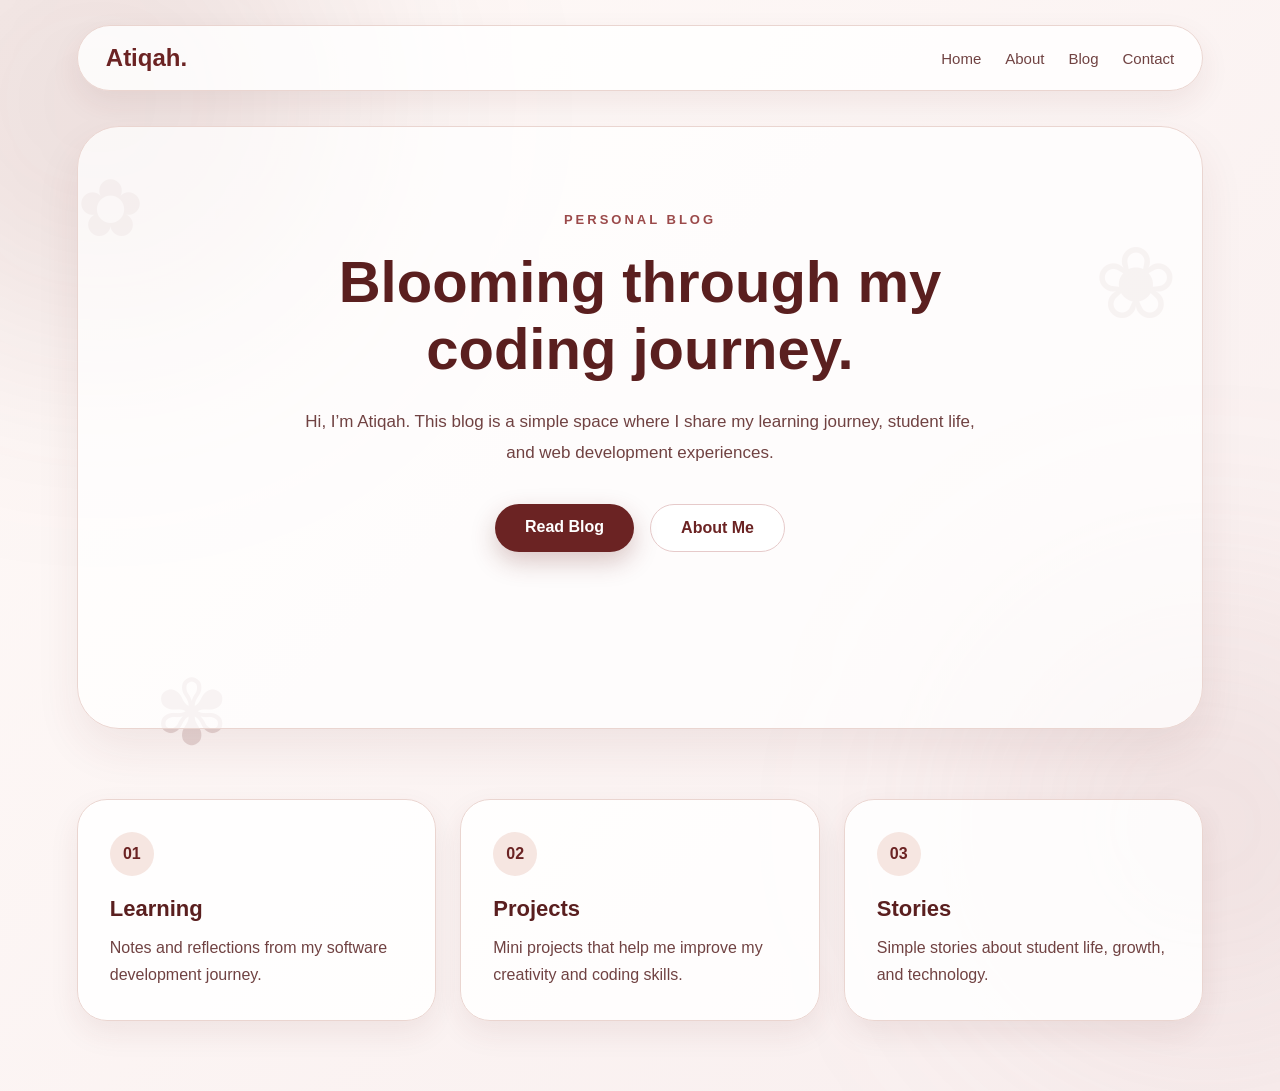
==== index.html @ 44ea61c0 "Completed homepage" ====
<!DOCTYPE html>
<html lang="en">
<head>
  <meta charset="UTF-8">
  <meta name="viewport" content="width=device-width, initial-scale=1.0">
  <title>Atiqah | Personal Blog</title>

  <link rel="stylesheet" href="css/style.css">
</head>

<body>

  <div class="flower flower-one">✿</div>
  <div class="flower flower-two">❀</div>
  <div class="flower flower-three">✾</div>

  <header class="navbar">
    <div class="logo">Atiqah.</div>

    <nav>
      <a href="index.html">Home</a>
      <a href="about.html">About</a>
      <a href="blog.html">Blog</a>
      <a href="contact.html">Contact</a>
    </nav>
  </header>

  <section class="hero">
    <p class="subtitle">PERSONAL BLOG</p>

    <h1>Blooming through my coding journey.</h1>

    <p class="description">
      Hi, I’m Atiqah. This blog is a simple space where I share my learning journey,
      student life, and web development experiences.
    </p>

    <div class="buttons">
      <a href="blog.html" class="btn primary">Read Blog</a>
      <a href="about.html" class="btn secondary">About Me</a>
    </div>
  </section>

  <section class="cards-section reveal">
    <div class="card">
      <span>01</span>
      <h3>Learning</h3>
      <p>Notes and reflections from my software development journey.</p>
    </div>

    <div class="card">
      <span>02</span>
      <h3>Projects</h3>
      <p>Mini projects that help me improve my creativity and coding skills.</p>
    </div>

    <div class="card">
      <span>03</span>
      <h3>Stories</h3>
      <p>Simple stories about student life, growth, and technology.</p>
    </div>
  </section>



  <script src="js/script.js"></script>
</body>
</html>
---- css/style.css ----
*{
  margin:0;
  padding:0;
  box-sizing:border-box;
  font-family:"Segoe UI", Arial, sans-serif;
}

html{
  scroll-behavior:smooth;
}

body{
  min-height:100vh;
  background:linear-gradient(135deg, #fffaf8, #f8eeee);
  color:#3b2525;
  overflow-x:hidden;
  position:relative;
}

/* FLOWER BACKGROUND */

.flower{
  position:fixed;
  color:rgba(107,35,35,0.16);
  font-size:80px;
  z-index:-1;
  animation:flowerMove 7s ease-in-out infinite;
}

.flower-one{
  top:18%;
  left:6%;
}

.flower-two{
  top:25%;
  right:8%;
  font-size:100px;
  animation-delay:1s;
}

.flower-three{
  bottom:15%;
  left:12%;
  font-size:90px;
  animation-delay:2s;
}

/* NAVBAR */

.navbar{
  width:88%;
  margin:25px auto;
  padding:18px 28px;
  background:rgba(255,255,255,0.82);
  border:1px solid #ead5d0;
  border-radius:50px;
  display:flex;
  justify-content:space-between;
  align-items:center;
  box-shadow:0 12px 30px rgba(107,35,35,0.08);
  animation:slideDown 0.9s ease;
}

.logo{
  font-size:24px;
  font-weight:700;
  color:#6b2323;
}

.navbar nav{
  display:flex;
  gap:24px;
}

.navbar nav a{
  text-decoration:none;
  color:#704242;
  font-size:15px;
  transition:0.3s;
}

.navbar nav a:hover{
  color:#9b4a4a;
}

/* HERO */

.hero{
  width:88%;
  min-height:67vh;
  margin:35px auto;
  padding:85px 40px;
  text-align:center;
  border-radius:42px;
  background:rgba(255,255,255,0.72);
  border:1px solid #ead5d0;
  box-shadow:0 20px 45px rgba(107,35,35,0.08);
  animation:fadeUp 1s ease;
}

.subtitle{
  color:#9b4a4a;
  font-size:13px;
  letter-spacing:3px;
  margin-bottom:22px;
  font-weight:600;
}

.hero h1{
  max-width:780px;
  margin:0 auto 25px;
  font-size:58px;
  line-height:1.15;
  color:#5a1f1f;
}

.description{
  max-width:680px;
  margin:0 auto 35px;
  color:#704242;
  font-size:17px;
  line-height:1.8;
}

/* BUTTON */

.buttons{
  display:flex;
  justify-content:center;
  gap:16px;
  flex-wrap:wrap;
}

.btn{
  padding:14px 30px;
  border-radius:40px;
  text-decoration:none;
  transition:0.3s;
  font-weight:600;
}

.primary{
  background:#6b2323;
  color:white;
  box-shadow:0 10px 24px rgba(107,35,35,0.25);
}

.secondary{
  background:white;
  color:#6b2323;
  border:1px solid #e6caca;
}

.btn:hover{
  transform:translateY(-6px);
}

/* CARDS */

.cards-section{
  width:88%;
  margin:70px auto;
  display:grid;
  grid-template-columns:repeat(auto-fit,minmax(240px,1fr));
  gap:24px;
}

.card{
  background:rgba(255,255,255,0.86);
  border:1px solid #ead5d0;
  border-radius:30px;
  padding:32px;
  box-shadow:0 12px 30px rgba(107,35,35,0.08);
  transition:0.3s;
}

.card:hover{
  transform:translateY(-10px);
}

.card span{
  width:44px;
  height:44px;
  background:#f6e6e1;
  color:#6b2323;
  border-radius:50%;
  display:flex;
  align-items:center;
  justify-content:center;
  font-weight:700;
  margin-bottom:20px;
}

.card h3{
  color:#5a1f1f;
  margin-bottom:12px;
  font-size:22px;
}

.card p{
  color:#704242;
  line-height:1.7;
}

/* FOOTER */

footer{
  text-align:center;
  padding:35px;
  color:#704242;
}

/* REVEAL ANIMATION */

.reveal{
  opacity:0;
  transform:translateY(35px);
  transition:0.9s ease;
}

.reveal.active{
  opacity:1;
  transform:translateY(0);
}

/* ANIMATION */

@keyframes flowerMove{
  0%{
    transform:translateY(0) rotate(0deg);
  }

  50%{
    transform:translateY(-25px) rotate(10deg);
  }

  100%{
    transform:translateY(0) rotate(0deg);
  }
}

@keyframes fadeUp{
  from{
    opacity:0;
    transform:translateY(35px);
  }

  to{
    opacity:1;
    transform:translateY(0);
  }
}

@keyframes slideDown{
  from{
    opacity:0;
    transform:translateY(-30px);
  }

  to{
    opacity:1;
    transform:translateY(0);
  }
}

/* RESPONSIVE */

@media(max-width:800px){
  .navbar{
    flex-direction:column;
    gap:15px;
    border-radius:28px;
  }

  .navbar nav{
    flex-wrap:wrap;
    justify-content:center;
    gap:15px;
  }

  .hero{
    padding:60px 25px;
  }

  .hero h1{
    font-size:38px;
  }

  .description{
    font-size:16px;
  }

  .flower{
    font-size:45px;
  }
}
/* ========================= */
/* GLOW BACKGROUND EFFECT */
/* ========================= */

body::before{
  content:"";
  position:fixed;
  width:500px;
  height:500px;
  background:rgba(107,35,35,0.12);
  border-radius:50%;
  filter:blur(120px);
  top:-150px;
  left:-150px;
  z-index:-2;
  animation:moveGlow1 10s ease-in-out infinite;
}

body::after{
  content:"";
  position:fixed;
  width:450px;
  height:450px;
  background:rgba(180,120,120,0.12);
  border-radius:50%;
  filter:blur(120px);
  bottom:-150px;
  right:-150px;
  z-index:-2;
  animation:moveGlow2 12s ease-in-out infinite;
}

/* ========================= */
/* FLOATING HERO */
/* ========================= */

.hero{
  animation:floatingHero 5s ease-in-out infinite;
}

/* ========================= */
/* SHIMMER BUTTON */
/* ========================= */

.primary{
  position:relative;
  overflow:hidden;
}

.primary::before{
  content:"";
  position:absolute;
  top:0;
  left:-120px;
  width:80px;
  height:100%;
  background:rgba(255,255,255,0.4);
  transform:skewX(-20deg);
  animation:shimmer 3s infinite;
}

/* ========================= */
/* CARD GLOW */
/* ========================= */

.card:hover{
  transform:
  translateY(-12px)
  scale(1.03);

  box-shadow:
  0 20px 40px rgba(107,35,35,0.15),
  0 0 25px rgba(107,35,35,0.08);
}

/* ========================= */
/* TEXT GLOW */
/* ========================= */

.hero h1{
  animation:textGlow 3s ease-in-out infinite alternate;
}

/* ========================= */
/* FLOWER ROTATE */
/* ========================= */

.flower{
  animation:
  flowerMove 7s ease-in-out infinite,
  rotateFlower 18s linear infinite;
}

/* ========================= */
/* KEYFRAMES */
/* ========================= */

@keyframes moveGlow1{

  0%{
    transform:translate(0,0);
  }

  50%{
    transform:translate(120px,60px);
  }

  100%{
    transform:translate(0,0);
  }

}

@keyframes moveGlow2{

  0%{
    transform:translate(0,0);
  }

  50%{
    transform:translate(-100px,-50px);
  }

  100%{
    transform:translate(0,0);
  }

}

@keyframes floatingHero{

  0%{
    transform:translateY(0);
  }

  50%{
    transform:translateY(-10px);
  }

  100%{
    transform:translateY(0);
  }

}

@keyframes shimmer{

  0%{
    left:-120px;
  }

  100%{
    left:120%;
  }

}

@keyframes textGlow{

  from{
    text-shadow:
    0 0 5px rgba(107,35,35,0.08);
  }

  to{
    text-shadow:
    0 0 18px rgba(107,35,35,0.25);
  }

}

@keyframes rotateFlower{

  from{
    transform:rotate(0deg);
  }

  to{
    transform:rotate(360deg);
  }

}
.falling-flower{
  position:fixed;
  top:-40px;
  color:rgba(107,35,35,0.35);
  pointer-events:none;
  z-index:999;
  animation:fallDown linear forwards;
}

@keyframes fallDown{
  0%{
    transform:translateY(0) rotate(0deg);
    opacity:0;
  }

  10%{
    opacity:1;
  }

  100%{
    transform:translateY(110vh) rotate(360deg);
    opacity:0;
  }
}
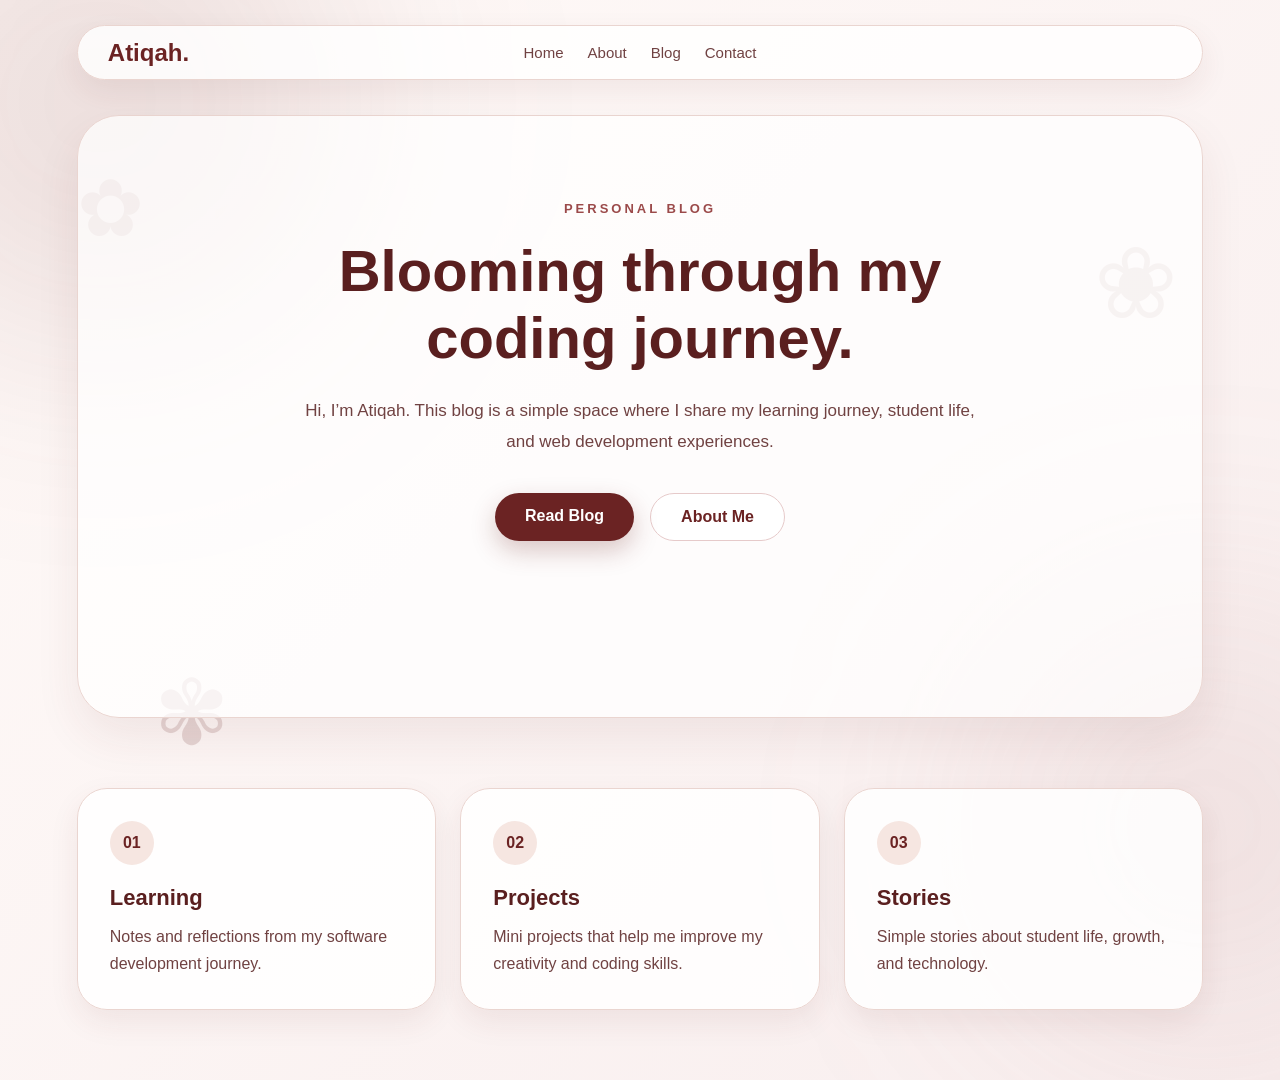
==== commit 37888d5c: "Updated personal blog website" ====
--- a/index.html
+++ b/index.html
@@ -3,6 +3,7 @@
 <head>
   <meta charset="UTF-8">
   <meta name="viewport" content="width=device-width, initial-scale=1.0">
+
   <title>Atiqah | Personal Blog</title>
 
   <link rel="stylesheet" href="css/style.css">
@@ -10,59 +11,107 @@
 
 <body>
 
+  <!-- FLOWER BACKGROUND -->
+
   <div class="flower flower-one">✿</div>
   <div class="flower flower-two">❀</div>
   <div class="flower flower-three">✾</div>
 
+  <!-- NAVBAR -->
+
   <header class="navbar">
-    <div class="logo">Atiqah.</div>
 
-    <nav>
+    <div class="logo">
+      Atiqah.
+    </div>
+
+    <nav class="center-nav">
+
       <a href="index.html">Home</a>
       <a href="about.html">About</a>
       <a href="blog.html">Blog</a>
       <a href="contact.html">Contact</a>
+
     </nav>
+
   </header>
 
+  <!-- HERO SECTION -->
+
   <section class="hero">
-    <p class="subtitle">PERSONAL BLOG</p>
 
-    <h1>Blooming through my coding journey.</h1>
+    <p class="subtitle">
+      PERSONAL BLOG
+    </p>
+
+    <h1>
+      Blooming through my coding journey.
+    </h1>
 
     <p class="description">
+
       Hi, I’m Atiqah. This blog is a simple space where I share my learning journey,
       student life, and web development experiences.
+
     </p>
 
     <div class="buttons">
-      <a href="blog.html" class="btn primary">Read Blog</a>
-      <a href="about.html" class="btn secondary">About Me</a>
+
+      <a href="blog.html" class="btn primary">
+        Read Blog
+      </a>
+
+      <a href="about.html" class="btn secondary">
+        About Me
+      </a>
+
     </div>
+
   </section>
 
+  <!-- CARDS -->
+
   <section class="cards-section reveal">
+
     <div class="card">
+
       <span>01</span>
+
       <h3>Learning</h3>
-      <p>Notes and reflections from my software development journey.</p>
+
+      <p>
+        Notes and reflections from my software development journey.
+      </p>
+
     </div>
 
     <div class="card">
+
       <span>02</span>
+
       <h3>Projects</h3>
-      <p>Mini projects that help me improve my creativity and coding skills.</p>
+
+      <p>
+        Mini projects that help me improve my creativity and coding skills.
+      </p>
+
     </div>
 
     <div class="card">
+
       <span>03</span>
+
       <h3>Stories</h3>
-      <p>Simple stories about student life, growth, and technology.</p>
+
+      <p>
+        Simple stories about student life, growth, and technology.
+      </p>
+
     </div>
+
   </section>
 
+  <script src="js/script.js"></script>
 
-
-  <script src="js/script.js"></script>
 </body>
 </html>
--- a/css/style.css
+++ b/css/style.css
@@ -56,10 +56,36 @@
   border:1px solid #ead5d0;
   border-radius:50px;
   display:flex;
-  justify-content:space-between;
   align-items:center;
+  justify-content:center;
+  position:relative;
   box-shadow:0 12px 30px rgba(107,35,35,0.08);
   animation:slideDown 0.9s ease;
+}
+
+.logo{
+  position:absolute;
+  left:30px;
+  font-size:24px;
+  font-weight:700;
+  color:#6b2323;
+}
+
+.navbar nav{
+  display:flex;
+  gap:28px;
+  justify-content:center;
+}
+
+.navbar nav a{
+  text-decoration:none;
+  color:#704242;
+  font-size:15px;
+  transition:0.3s;
+}
+
+.navbar nav a:hover{
+  color:#9b4a4a;
 }
 
 .logo{
@@ -295,9 +321,7 @@
     font-size:45px;
   }
 }
-/* ========================= */
 /* GLOW BACKGROUND EFFECT */
-/* ========================= */
 
 body::before{
   content:"";
@@ -327,9 +351,7 @@
   animation:moveGlow2 12s ease-in-out infinite;
 }
 
-/* ========================= */
 /* FLOATING HERO */
-/* ========================= */
 
 .hero{
   animation:floatingHero 5s ease-in-out infinite;
@@ -500,4 +522,4 @@
     transform:translateY(110vh) rotate(360deg);
     opacity:0;
   }
-}+}
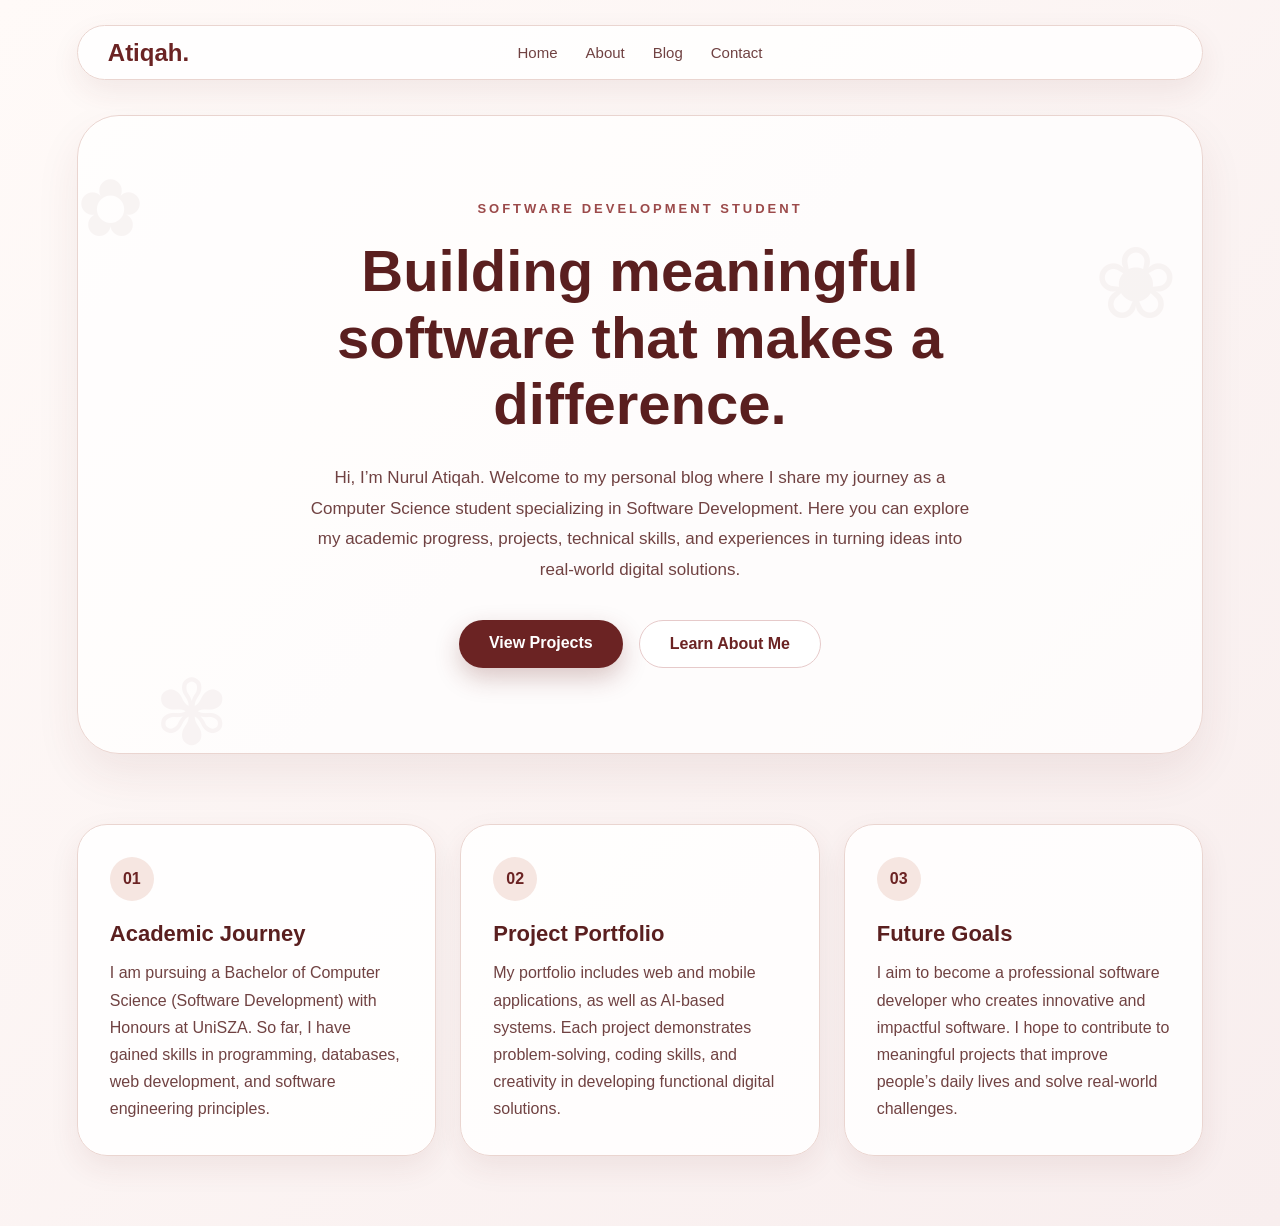
==== commit aa74dfcf: "Update all project files with latest about.html content" ====
--- a/index.html
+++ b/index.html
@@ -35,81 +35,89 @@
     </nav>
 
   </header>
+ 
+<!-- HERO SECTION -->
 
-  <!-- HERO SECTION -->
+<section class="hero">
 
-  <section class="hero">
+  <p class="subtitle">
+    SOFTWARE DEVELOPMENT STUDENT
+  </p>
 
-    <p class="subtitle">
-      PERSONAL BLOG
+  <h1>
+    Building meaningful software that makes a difference.
+  </h1>
+
+  <p class="description">
+
+    Hi, I’m Nurul Atiqah. Welcome to my personal blog where I share my journey
+    as a Computer Science student specializing in Software Development. Here you
+    can explore my academic progress, projects, technical skills, and experiences
+    in turning ideas into real-world digital solutions.
+
+  </p>
+
+  <div class="buttons">
+
+    <a href="blog.html" class="btn primary">
+      View Projects
+    </a>
+
+    <a href="about.html" class="btn secondary">
+      Learn About Me
+    </a>
+
+  </div>
+
+</section>
+
+<!-- CARDS -->
+
+<section class="cards-section reveal">
+
+  <div class="card">
+
+    <span>01</span>
+
+    <h3>Academic Journey</h3>
+
+    <p>
+      I am pursuing a Bachelor of Computer Science (Software Development) with Honours
+      at UniSZA. So far, I have gained skills in programming, databases, web development,
+      and software engineering principles.
     </p>
 
-    <h1>
-      Blooming through my coding journey.
-    </h1>
+  </div>
 
-    <p class="description">
+  <div class="card">
 
-      Hi, I’m Atiqah. This blog is a simple space where I share my learning journey,
-      student life, and web development experiences.
+    <span>02</span>
 
+    <h3>Project Portfolio</h3>
+
+    <p>
+      My portfolio includes web and mobile applications, as well as AI-based systems.
+      Each project demonstrates problem-solving, coding skills, and creativity in
+      developing functional digital solutions.
     </p>
 
-    <div class="buttons">
+  </div>
 
-      <a href="blog.html" class="btn primary">
-        Read Blog
-      </a>
+  <div class="card">
 
-      <a href="about.html" class="btn secondary">
-        About Me
-      </a>
+    <span>03</span>
 
-    </div>
+    <h3>Future Goals</h3>
 
-  </section>
+    <p>
+      I aim to become a professional software developer who creates innovative and
+      impactful software. I hope to contribute to meaningful projects that improve
+      people’s daily lives and solve real-world challenges.
+    </p>
 
-  <!-- CARDS -->
+  </div>
 
-  <section class="cards-section reveal">
-
-    <div class="card">
-
-      <span>01</span>
-
-      <h3>Learning</h3>
-
-      <p>
-        Notes and reflections from my software development journey.
-      </p>
-
-    </div>
-
-    <div class="card">
-
-      <span>02</span>
-
-      <h3>Projects</h3>
-
-      <p>
-        Mini projects that help me improve my creativity and coding skills.
-      </p>
-
-    </div>
-
-    <div class="card">
-
-      <span>03</span>
-
-      <h3>Stories</h3>
-
-      <p>
-        Simple stories about student life, growth, and technology.
-      </p>
-
-    </div>
-
-  </section>
+</section>
 
   <script src="js/script.js"></script>
 
--- a/css/style.css
+++ b/css/style.css
@@ -75,28 +75,6 @@
   display:flex;
   gap:28px;
   justify-content:center;
-}
-
-.navbar nav a{
-  text-decoration:none;
-  color:#704242;
-  font-size:15px;
-  transition:0.3s;
-}
-
-.navbar nav a:hover{
-  color:#9b4a4a;
-}
-
-.logo{
-  font-size:24px;
-  font-weight:700;
-  color:#6b2323;
-}
-
-.navbar nav{
-  display:flex;
-  gap:24px;
 }
 
 .navbar nav a{
@@ -229,6 +207,209 @@
   line-height:1.7;
 }
 
+/* PROJECT SECTION */
+
+.project-section{
+  width:88%;
+  margin:70px auto;
+  display:grid;
+  grid-template-columns:1fr;
+  gap:40px;
+}
+
+.project-card{
+  display:grid;
+  grid-template-columns:1fr 1fr;
+  align-items:center;
+  gap:35px;
+  background:rgba(255,255,255,0.88);
+  border:1px solid #ead5d0;
+  border-radius:35px;
+  padding:35px;
+  box-shadow:0 20px 45px rgba(107,35,35,0.08);
+  transition:0.4s ease;
+}
+
+.project-card:hover{
+  transform:translateY(-10px);
+  box-shadow:0 25px 55px rgba(107,35,35,0.14);
+}
+
+.project-image{
+  display:flex;
+  justify-content:center;
+  align-items:center;
+  background:white;
+  padding:20px;
+  border-radius:25px;
+  overflow:hidden;
+}
+
+.project-image img{
+  width:auto;
+  max-width:100%;
+  max-height:520px;
+  height:auto;
+  object-fit:contain;
+  display:block;
+  transition:0.6s ease;
+}
+
+.project-card:hover .project-image img{
+  transform:scale(1.04);
+}
+
+.project-content{
+  padding:10px;
+}
+
+.project-content span{
+  width:55px;
+  height:55px;
+  background:#f6e6e1;
+  color:#6b2323;
+  border-radius:50%;
+  display:flex;
+  justify-content:center;
+  align-items:center;
+  font-weight:bold;
+  margin-bottom:20px;
+}
+
+.project-content h3{
+  color:#5a1f1f;
+  font-size:32px;
+  margin-bottom:18px;
+}
+
+.project-content p{
+  color:#704242;
+  line-height:1.9;
+  font-size:17px;
+}
+
+/* alternate layout */
+.project-card:nth-child(even){
+  direction:rtl;
+}
+
+.project-card:nth-child(even) .project-content{
+  direction:ltr;
+}
+
+/* CONTACT SECTION */
+
+.contact-section{
+  width:88%;
+  margin:70px auto;
+  display:grid;
+  grid-template-columns:1fr 1.2fr;
+  gap:30px;
+}
+
+.contact-info,
+.contact-form{
+  background:rgba(255,255,255,0.86);
+  border:1px solid #ead5d0;
+  border-radius:30px;
+  padding:35px;
+  box-shadow:0 12px 30px rgba(107,35,35,0.08);
+}
+
+.contact-info h3{
+  color:#5a1f1f;
+  font-size:26px;
+  margin-bottom:20px;
+}
+
+.contact-info p{
+  color:#704242;
+  line-height:1.9;
+}
+
+.contact-form{
+  display:flex;
+  flex-direction:column;
+  gap:16px;
+}
+
+.contact-form input,
+.contact-form textarea{
+  width:100%;
+  padding:15px 18px;
+  border:1px solid #ead5d0;
+  border-radius:18px;
+  outline:none;
+  color:#704242;
+  background:#fffaf8;
+  font-size:15px;
+}
+
+.contact-form input:focus,
+.contact-form textarea:focus{
+  border-color:#6b2323;
+}
+
+.contact-form button{
+  border:none;
+  background:#6b2323;
+  color:white;
+  padding:15px 26px;
+  border-radius:30px;
+  cursor:pointer;
+  font-weight:600;
+  transition:0.3s;
+}
+
+.contact-form button:hover{
+  transform:translateY(-5px);
+  box-shadow:0 10px 24px rgba(107,35,35,0.25);
+}
+
+/* ABOUT PAGE */
+
+.about-hero{
+  width:88%;
+  margin:35px auto;
+  padding:70px 50px;
+  display:grid;
+  grid-template-columns:1.2fr 0.8fr;
+  align-items:center;
+  gap:40px;
+  border-radius:42px;
+  background:rgba(255,255,255,0.72);
+  border:1px solid #ead5d0;
+  box-shadow:0 20px 45px rgba(107,35,35,0.08);
+  animation:fadeUp 1s ease;
+}
+
+.about-text h1{
+  font-size:56px;
+  color:#5a1f1f;
+  margin-bottom:22px;
+}
+
+.about-text p{
+  color:#704242;
+  font-size:17px;
+  line-height:1.8;
+}
+
+.about-image{
+  display:flex;
+  justify-content:center;
+}
+
+.about-image img{
+  width:280px;
+  height:280px;
+  object-fit:cover;
+  border-radius:50%;
+  border:8px solid #f6e6e1;
+  box-shadow:0 15px 35px rgba(107,35,35,0.15);
+  animation:flowerMove 7s ease-in-out infinite;
+}
+
 /* FOOTER */
 
 footer{
@@ -250,255 +431,8 @@
   transform:translateY(0);
 }
 
-/* ANIMATION */
-
-@keyframes flowerMove{
-  0%{
-    transform:translateY(0) rotate(0deg);
-  }
-
-  50%{
-    transform:translateY(-25px) rotate(10deg);
-  }
-
-  100%{
-    transform:translateY(0) rotate(0deg);
-  }
-}
-
-@keyframes fadeUp{
-  from{
-    opacity:0;
-    transform:translateY(35px);
-  }
-
-  to{
-    opacity:1;
-    transform:translateY(0);
-  }
-}
-
-@keyframes slideDown{
-  from{
-    opacity:0;
-    transform:translateY(-30px);
-  }
-
-  to{
-    opacity:1;
-    transform:translateY(0);
-  }
-}
-
-/* RESPONSIVE */
-
-@media(max-width:800px){
-  .navbar{
-    flex-direction:column;
-    gap:15px;
-    border-radius:28px;
-  }
-
-  .navbar nav{
-    flex-wrap:wrap;
-    justify-content:center;
-    gap:15px;
-  }
-
-  .hero{
-    padding:60px 25px;
-  }
-
-  .hero h1{
-    font-size:38px;
-  }
-
-  .description{
-    font-size:16px;
-  }
-
-  .flower{
-    font-size:45px;
-  }
-}
-/* GLOW BACKGROUND EFFECT */
-
-body::before{
-  content:"";
-  position:fixed;
-  width:500px;
-  height:500px;
-  background:rgba(107,35,35,0.12);
-  border-radius:50%;
-  filter:blur(120px);
-  top:-150px;
-  left:-150px;
-  z-index:-2;
-  animation:moveGlow1 10s ease-in-out infinite;
-}
-
-body::after{
-  content:"";
-  position:fixed;
-  width:450px;
-  height:450px;
-  background:rgba(180,120,120,0.12);
-  border-radius:50%;
-  filter:blur(120px);
-  bottom:-150px;
-  right:-150px;
-  z-index:-2;
-  animation:moveGlow2 12s ease-in-out infinite;
-}
-
-/* FLOATING HERO */
-
-.hero{
-  animation:floatingHero 5s ease-in-out infinite;
-}
-
-/* ========================= */
-/* SHIMMER BUTTON */
-/* ========================= */
-
-.primary{
-  position:relative;
-  overflow:hidden;
-}
-
-.primary::before{
-  content:"";
-  position:absolute;
-  top:0;
-  left:-120px;
-  width:80px;
-  height:100%;
-  background:rgba(255,255,255,0.4);
-  transform:skewX(-20deg);
-  animation:shimmer 3s infinite;
-}
-
-/* ========================= */
-/* CARD GLOW */
-/* ========================= */
-
-.card:hover{
-  transform:
-  translateY(-12px)
-  scale(1.03);
-
-  box-shadow:
-  0 20px 40px rgba(107,35,35,0.15),
-  0 0 25px rgba(107,35,35,0.08);
-}
-
-/* ========================= */
-/* TEXT GLOW */
-/* ========================= */
-
-.hero h1{
-  animation:textGlow 3s ease-in-out infinite alternate;
-}
-
-/* ========================= */
-/* FLOWER ROTATE */
-/* ========================= */
-
-.flower{
-  animation:
-  flowerMove 7s ease-in-out infinite,
-  rotateFlower 18s linear infinite;
-}
-
-/* ========================= */
-/* KEYFRAMES */
-/* ========================= */
-
-@keyframes moveGlow1{
-
-  0%{
-    transform:translate(0,0);
-  }
-
-  50%{
-    transform:translate(120px,60px);
-  }
-
-  100%{
-    transform:translate(0,0);
-  }
-
-}
-
-@keyframes moveGlow2{
-
-  0%{
-    transform:translate(0,0);
-  }
-
-  50%{
-    transform:translate(-100px,-50px);
-  }
-
-  100%{
-    transform:translate(0,0);
-  }
-
-}
-
-@keyframes floatingHero{
-
-  0%{
-    transform:translateY(0);
-  }
-
-  50%{
-    transform:translateY(-10px);
-  }
-
-  100%{
-    transform:translateY(0);
-  }
-
-}
-
-@keyframes shimmer{
-
-  0%{
-    left:-120px;
-  }
-
-  100%{
-    left:120%;
-  }
-
-}
-
-@keyframes textGlow{
-
-  from{
-    text-shadow:
-    0 0 5px rgba(107,35,35,0.08);
-  }
-
-  to{
-    text-shadow:
-    0 0 18px rgba(107,35,35,0.25);
-  }
-
-}
-
-@keyframes rotateFlower{
-
-  from{
-    transform:rotate(0deg);
-  }
-
-  to{
-    transform:rotate(360deg);
-  }
-
-}
+/* FALLING FLOWERS */
+
 .falling-flower{
   position:fixed;
   top:-40px;
@@ -508,6 +442,46 @@
   animation:fallDown linear forwards;
 }
 
+/* ANIMATION */
+
+@keyframes flowerMove{
+  0%{
+    transform:translateY(0) rotate(0deg);
+  }
+
+  50%{
+    transform:translateY(-25px) rotate(10deg);
+  }
+
+  100%{
+    transform:translateY(0) rotate(0deg);
+  }
+}
+
+@keyframes fadeUp{
+  from{
+    opacity:0;
+    transform:translateY(35px);
+  }
+
+  to{
+    opacity:1;
+    transform:translateY(0);
+  }
+}
+
+@keyframes slideDown{
+  from{
+    opacity:0;
+    transform:translateY(-30px);
+  }
+
+  to{
+    opacity:1;
+    transform:translateY(0);
+  }
+}
+
 @keyframes fallDown{
   0%{
     transform:translateY(0) rotate(0deg);
@@ -523,3 +497,202 @@
     opacity:0;
   }
 }
+
+/* RESPONSIVE */
+
+@media(max-width:900px){
+
+  .project-card{
+    grid-template-columns:1fr;
+    text-align:center;
+  }
+
+  .project-card:nth-child(even){
+    direction:ltr;
+  }
+
+  .project-content span{
+    margin:0 auto 20px;
+  }
+
+  .project-content h3{
+    font-size:26px;
+  }
+
+  .project-content p{
+    font-size:15px;
+  }
+
+  .project-image img{
+    max-height:420px;
+  }
+}
+
+@media(max-width:800px){
+
+  .navbar{
+    flex-direction:column;
+    gap:15px;
+    border-radius:28px;
+  }
+
+  .logo{
+    position:static;
+  }
+
+  .navbar nav{
+    flex-wrap:wrap;
+    justify-content:center;
+    gap:15px;
+  }
+
+  .hero{
+    padding:60px 25px;
+  }
+
+  .hero h1{
+    font-size:38px;
+  }
+
+  .description{
+    font-size:16px;
+  }
+
+  .flower{
+    font-size:45px;
+  }
+
+  .contact-section{
+    grid-template-columns:1fr;
+  }
+
+  .about-hero{
+    grid-template-columns:1fr;
+    text-align:center;
+    padding:55px 25px;
+  }
+
+  .about-text h1{
+    font-size:38px;
+  }
+
+  .about-image img{
+    width:220px;
+    height:220px;
+  }
+}
+/* ========================= */
+/* CONTACT SECTION */
+/* ========================= */
+
+.contact-section{
+  width:88%;
+  margin:70px auto;
+  display:grid;
+  grid-template-columns:repeat(auto-fit,minmax(280px,1fr));
+  gap:25px;
+}
+
+.contact-card{
+  background:rgba(255,255,255,0.90);
+  border:1px solid #ead5d0;
+  border-radius:30px;
+  padding:35px;
+  text-align:center;
+  transition:0.4s ease;
+  box-shadow:0 15px 35px rgba(107,35,35,0.08);
+}
+
+.contact-card:hover{
+  transform:translateY(-10px);
+  box-shadow:0 25px 45px rgba(107,35,35,0.15);
+}
+
+.contact-icon{
+  font-size:50px;
+  margin-bottom:20px;
+}
+
+.contact-card h3{
+  color:#5a1f1f;
+  margin-bottom:15px;
+  font-size:24px;
+}
+
+.contact-card p{
+  color:#704242;
+  line-height:1.8;
+  margin-bottom:20px;
+}
+
+.contact-card a{
+  color:#6b2323;
+  text-decoration:none;
+  font-weight:600;
+  transition:0.3s;
+}
+
+.contact-card a:hover{
+  color:#9b4a4a;
+}
+.study-journey {
+  width: 85%;
+  margin: 60px auto;
+  text-align: center;
+}
+
+.study-journey h2 {
+  font-size: 32px;
+  margin-bottom: 15px;
+  color: #2f2f2f;
+}
+
+.study-journey > p {
+  max-width: 800px;
+  margin: 0 auto 35px;
+  line-height: 1.8;
+  color: #555;
+}
+
+.journey-box {
+  display: grid;
+  grid-template-columns: repeat(4, 1fr);
+  gap: 20px;
+  margin-top: 30px;
+}
+
+.journey-box div {
+  background: #fff;
+  padding: 25px 20px;
+  border-radius: 18px;
+  box-shadow: 0 8px 25px rgba(0, 0, 0, 0.08);
+  transition: 0.3s ease;
+}
+
+.journey-box div:hover {
+  transform: translateY(-8px);
+}
+
+.journey-box h3 {
+  font-size: 17px;
+  margin-bottom: 10px;
+  color: #c45a84;
+}
+
+.journey-box p {
+  font-size: 15px;
+  color: #555;
+  line-height: 1.6;
+}
+
+@media (max-width: 900px) {
+  .journey-box {
+    grid-template-columns: repeat(2, 1fr);
+  }
+}
+
+@media (max-width: 600px) {
+  .journey-box {
+    grid-template-columns: 1fr;
+  }
+}
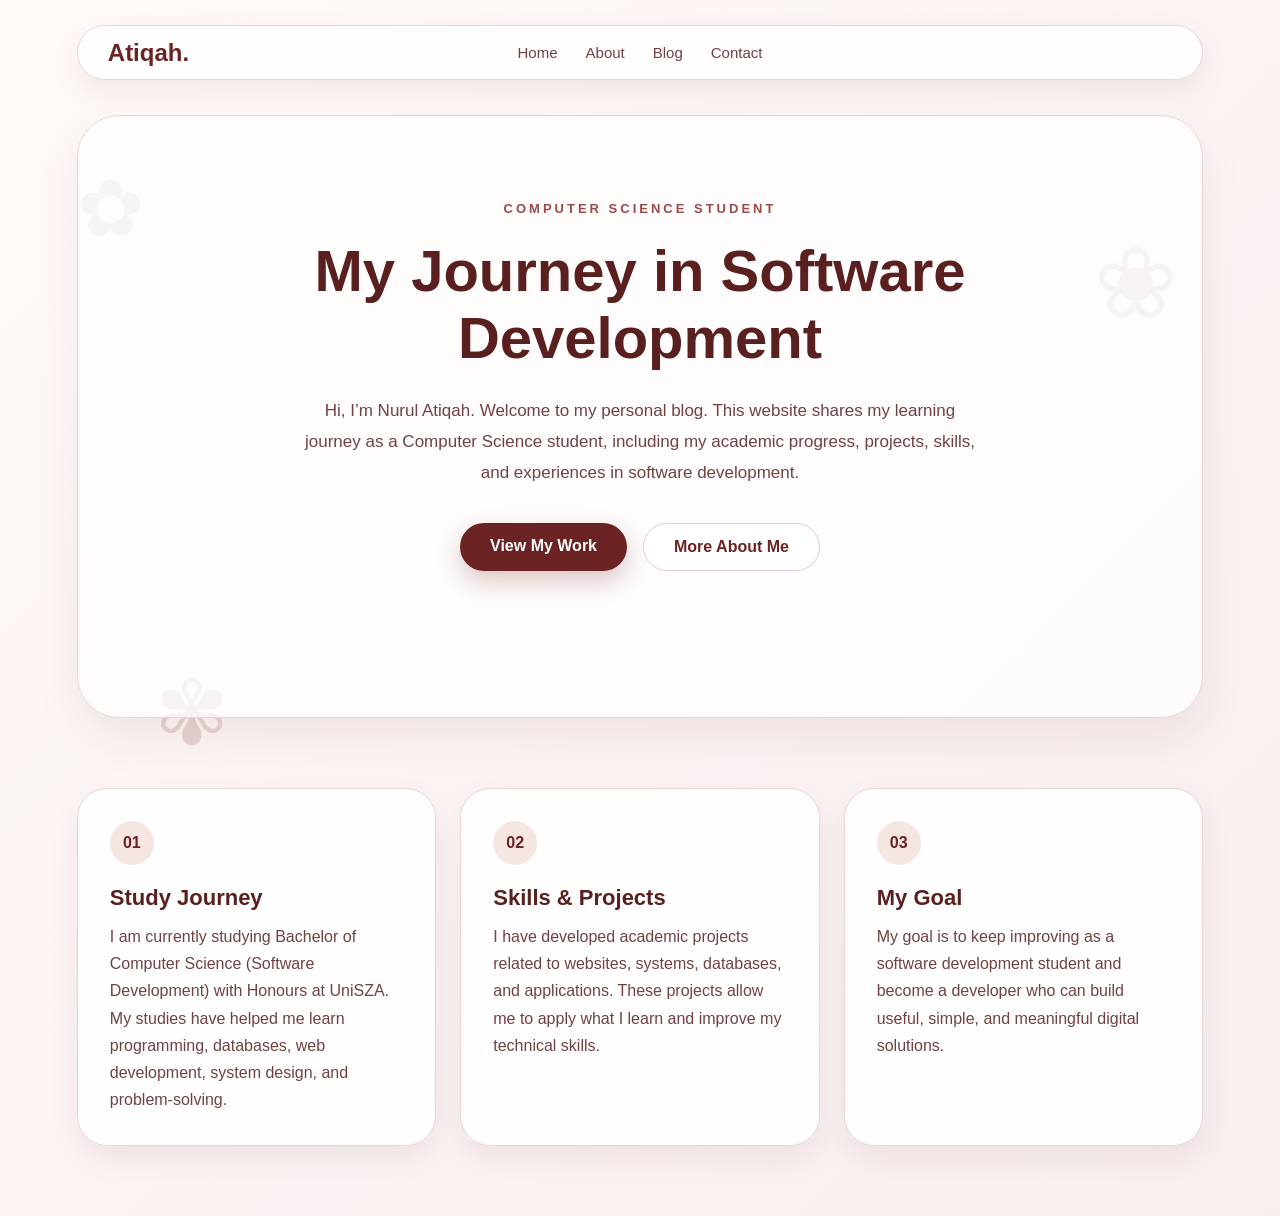
==== commit d4c78fee: "Update index.html content" ====
--- a/index.html
+++ b/index.html
@@ -41,30 +41,29 @@
 <section class="hero">
 
   <p class="subtitle">
-    SOFTWARE DEVELOPMENT STUDENT
+    COMPUTER SCIENCE STUDENT
   </p>
 
   <h1>
-    Building meaningful software that makes a difference.
+    My Journey in Software Development
   </h1>
 
   <p class="description">
 
-    Hi, I’m Nurul Atiqah. Welcome to my personal blog where I share my journey
-    as a Computer Science student specializing in Software Development. Here you
-    can explore my academic progress, projects, technical skills, and experiences
-    in turning ideas into real-world digital solutions.
+    Hi, I’m Nurul Atiqah. Welcome to my personal blog. This website shares my
+    learning journey as a Computer Science student, including my academic progress,
+    projects, skills, and experiences in software development.
 
   </p>
 
   <div class="buttons">
 
     <a href="blog.html" class="btn primary">
-      View Projects
+      View My Work
     </a>
 
     <a href="about.html" class="btn secondary">
-      Learn About Me
+      More About Me
     </a>
 
   </div>
@@ -79,12 +78,12 @@
 
     <span>01</span>
 
-    <h3>Academic Journey</h3>
+    <h3>Study Journey</h3>
 
     <p>
-      I am pursuing a Bachelor of Computer Science (Software Development) with Honours
-      at UniSZA. So far, I have gained skills in programming, databases, web development,
-      and software engineering principles.
+      I am currently studying Bachelor of Computer Science (Software Development)
+      with Honours at UniSZA. My studies have helped me learn programming,
+      databases, web development, system design, and problem-solving.
     </p>
 
   </div>
@@ -93,12 +92,12 @@
 
     <span>02</span>
 
-    <h3>Project Portfolio</h3>
+    <h3>Skills & Projects</h3>
 
     <p>
-      My portfolio includes web and mobile applications, as well as AI-based systems.
-      Each project demonstrates problem-solving, coding skills, and creativity in
-      developing functional digital solutions.
+      I have developed academic projects related to websites, systems, databases,
+      and applications. These projects allow me to apply what I learn and improve
+      my technical skills.
     </p>
 
   </div>
@@ -107,12 +106,11 @@
 
     <span>03</span>
 
-    <h3>Future Goals</h3>
+    <h3>My Goal</h3>
 
     <p>
-      I aim to become a professional software developer who creates innovative and
-      impactful software. I hope to contribute to meaningful projects that improve
-      people’s daily lives and solve real-world challenges.
+      My goal is to keep improving as a software development student and become
+      a developer who can build useful, simple, and meaningful digital solutions.
     </p>
 
   </div>
